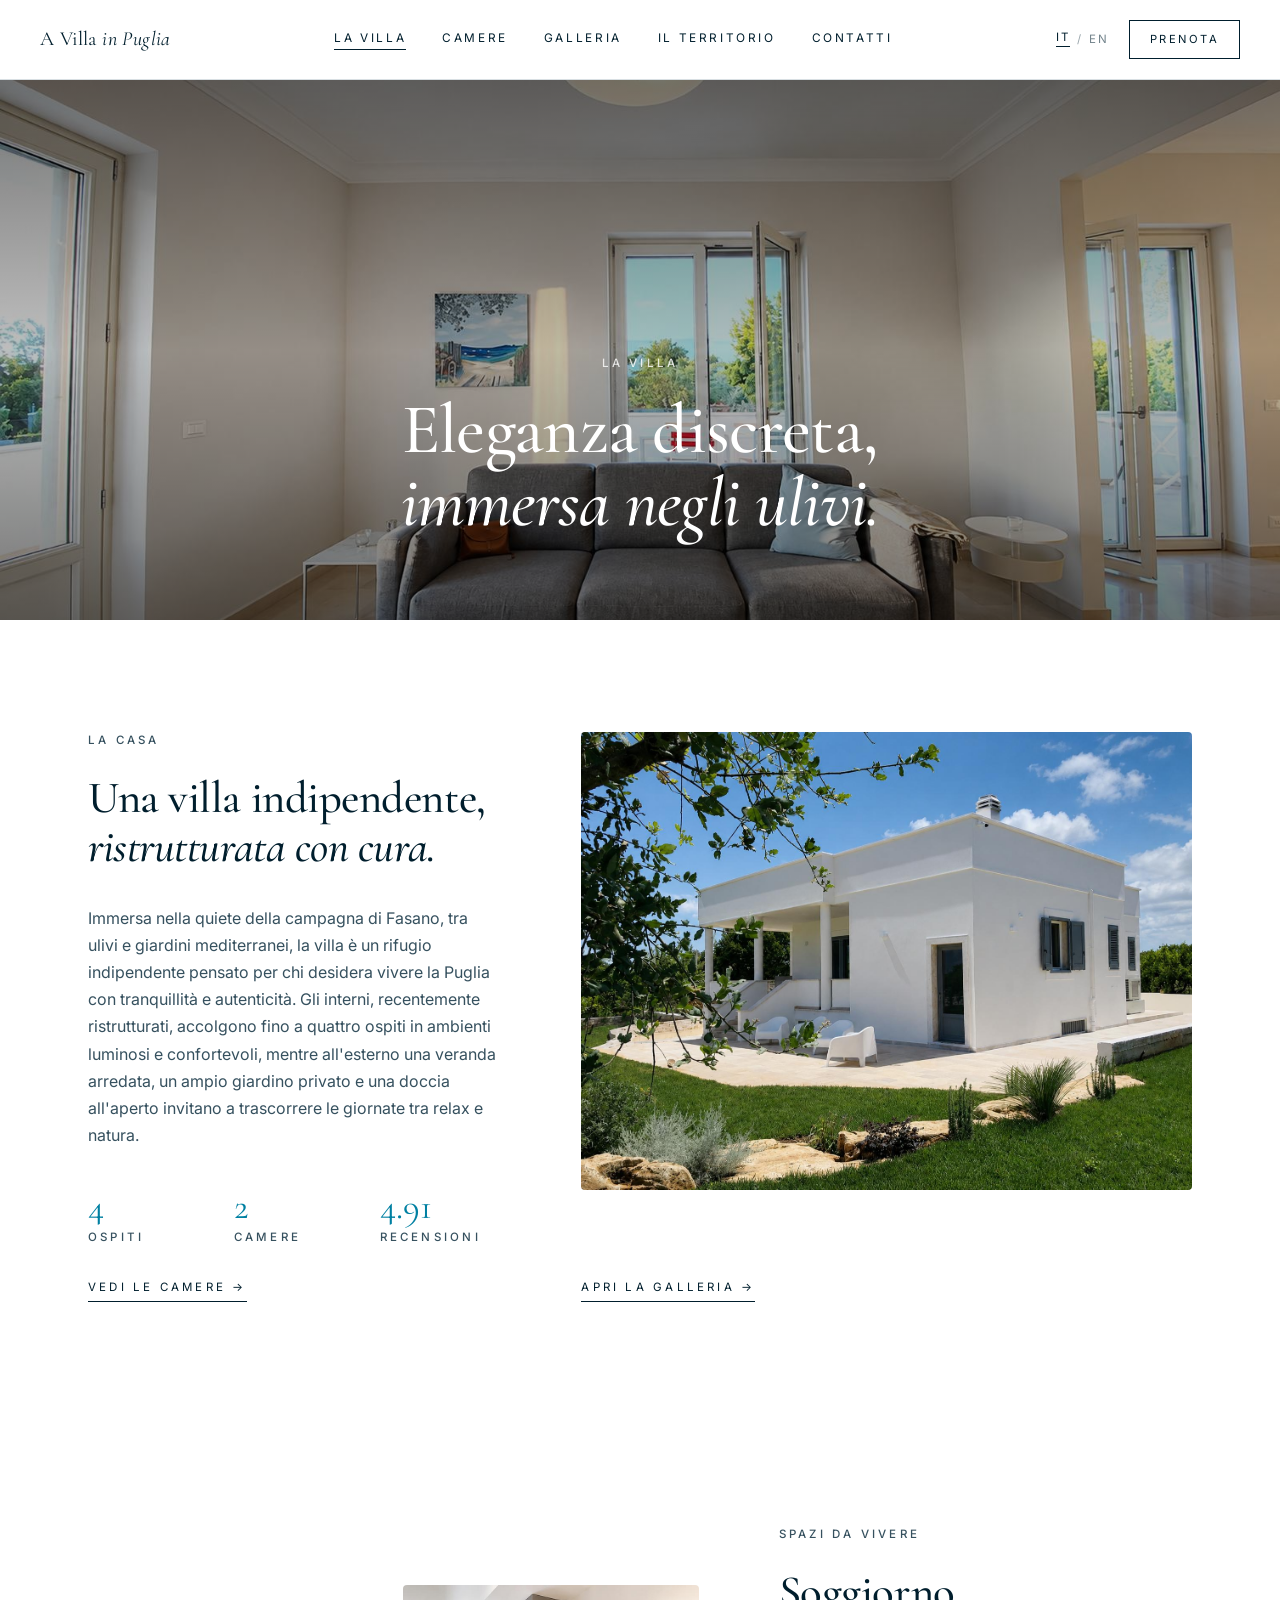
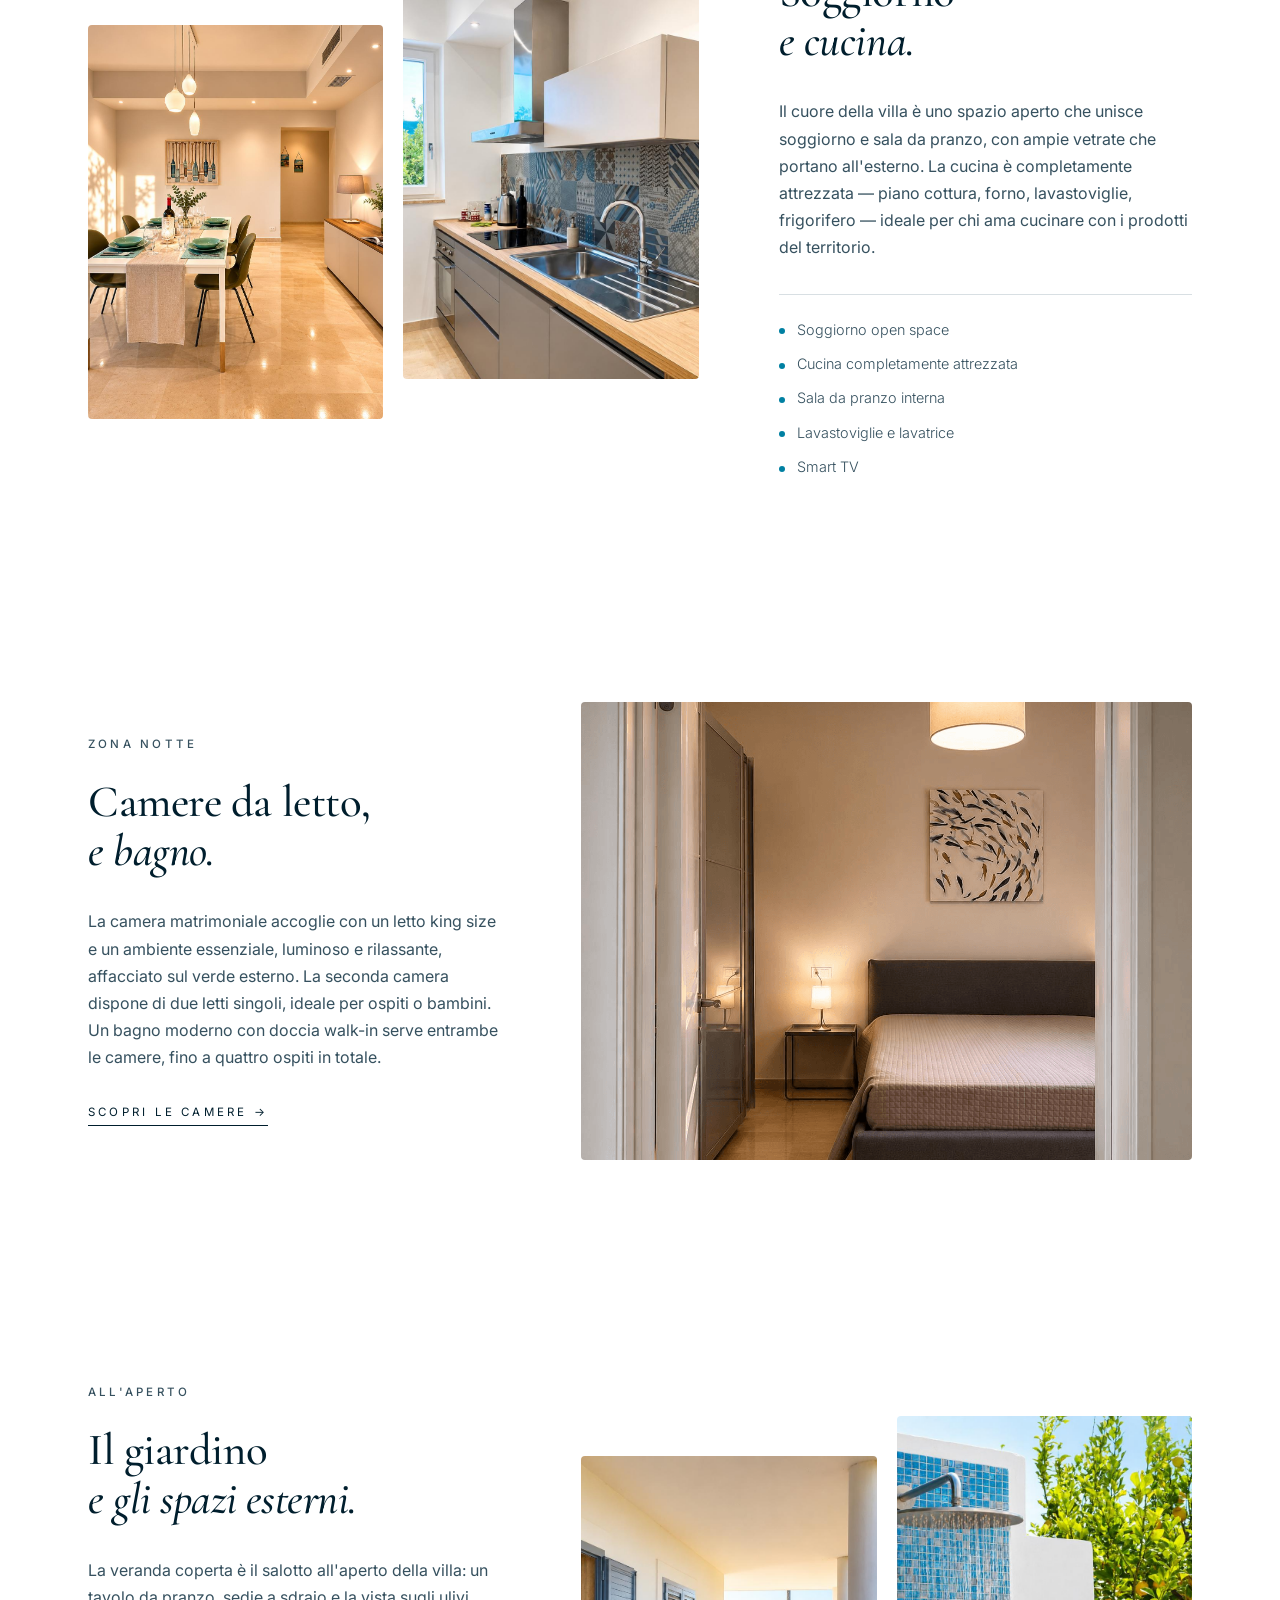
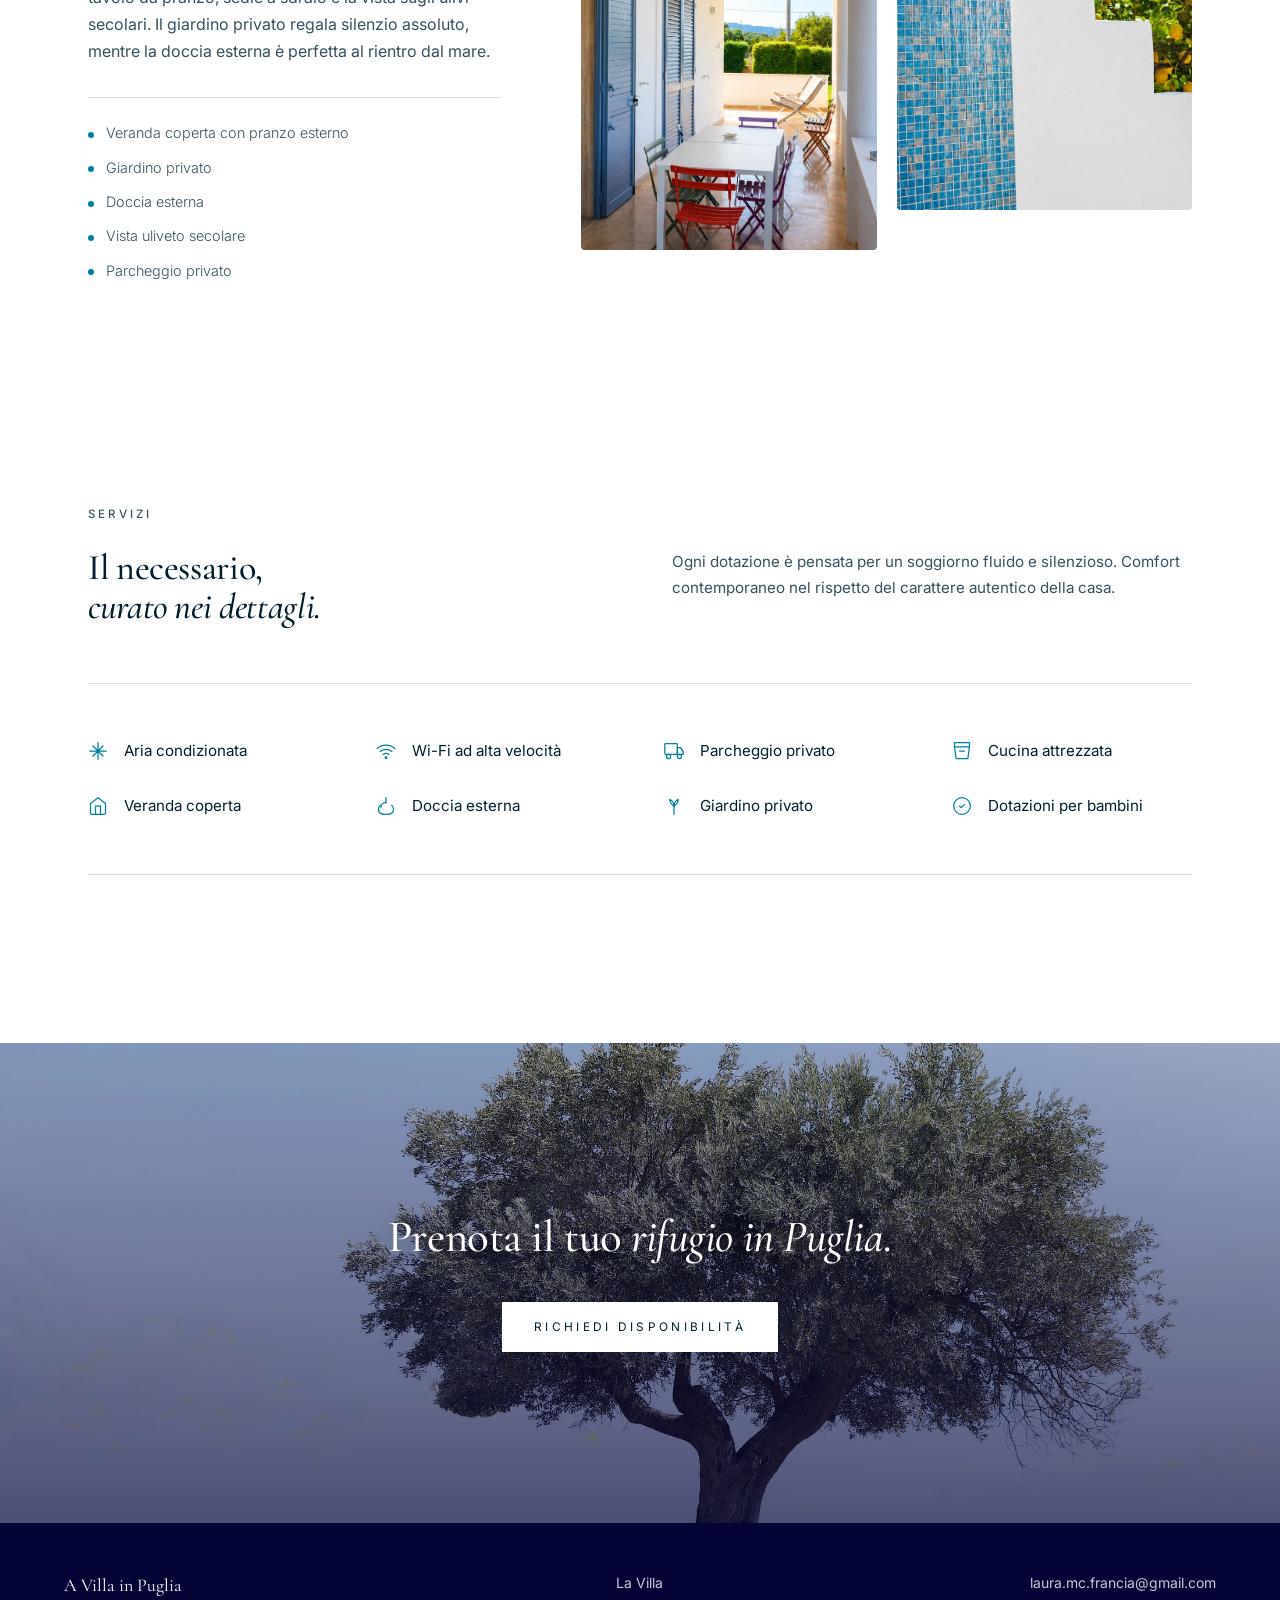
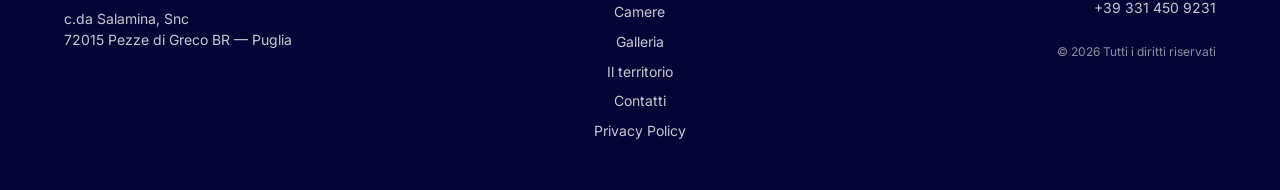
==== villa.html @ 1600aaa2 "Sito A Villa in Puglia: versione navigabile, mobile-optimized, multilingua IT/EN, video hero" ====
<!doctype html>
<html lang="it">
<head>
  <meta charset="utf-8" />
  <meta name="viewport" content="width=device-width, initial-scale=1" />
  <title>La Villa — A Villa in Puglia</title>
  <meta name="description" content="Una villa indipendente recentemente ristrutturata a Fasano, Puglia. Due camere, veranda coperta, giardino privato." />
  <link rel="stylesheet" href="styles.css" />
  <meta name="theme-color" content="#030435" />
  <link rel="icon" href="favicon.svg" type="image/svg+xml" />
  <link rel="apple-touch-icon" href="favicon.svg" />
  <meta name="apple-mobile-web-app-title" content="A Villa in Puglia" />
  <meta property="og:type" content="website" />
  <meta property="og:site_name" content="A Villa in Puglia" />
  <meta property="og:title" content="La Villa — A Villa in Puglia" />
  <meta property="og:description" content="Una villa indipendente recentemente ristrutturata a Fasano, Puglia. Due camere, veranda coperta, giardino privato." />
  <meta property="og:image" content="assets/hero-villa.jpg" />
  <meta name="twitter:card" content="summary_large_image" />
</head>
<body>
<main class="villa-page">

  <header class="nav" id="nav">
    <div class="nav-inner">
      <a class="brand" href="index.html">A Villa <i>in Puglia</i></a>
      <nav class="nav-links">
        <a href="villa.html" class="active">La Villa</a>
        <a href="camere.html">Camere</a>
        <a href="galleria.html">Galleria</a>
        <a href="il-territorio.html">Il territorio</a>
        <a href="contatti.html">Contatti</a>
      </nav>
      <a class="nav-cta" href="contatti.html">Prenota</a>
      <button class="nav-toggle" id="navToggle" aria-label="Apri il menu" aria-controls="mobileMenu" aria-expanded="false">
        <span class="nav-toggle-bar"></span>
        <span class="nav-toggle-bar"></span>
        <span class="nav-toggle-bar"></span>
      </button>
    </div>
  </header>

  <!-- MENU MOBILE -->
  <div class="mobile-menu" id="mobileMenu" aria-hidden="true">
    <div class="mobile-menu-top">
      <a class="brand" href="index.html">A Villa <i>in Puglia</i></a>
      <button class="mobile-menu-close" id="menuClose" aria-label="Chiudi il menu">
        <span></span><span></span>
      </button>
    </div>
    <nav class="mobile-menu-links">
      <a href="villa.html" class="active">La Villa</a>
      <a href="camere.html">Camere</a>
      <a href="galleria.html">Galleria</a>
      <a href="il-territorio.html">Il territorio</a>
      <a href="contatti.html">Contatti</a>
    </nav>
    <a class="mobile-menu-cta" href="contatti.html">Prenota</a>
    <div class="mobile-menu-contact">
      <a href="tel:+393314509231">+39 331 450 9231</a>
      <a href="mailto:laura.mc.francia@gmail.com">laura.mc.francia@gmail.com</a>
    </div>
  </div>

  <section class="page-hero">
    <!-- Video drone di sfondo: decorativo, autoplay/muted/loop/playsinline.
         La sorgente (desktop/mobile) è scelta in base alla larghezza schermo.
         poster = immagine di fallback se il video non parte (es. low-power iOS). -->
    <video class="bg" id="heroVideo"
           autoplay muted loop playsinline preload="metadata"
           poster="assets/soggiorno.jpg" aria-hidden="true" tabindex="-1"
           disablepictureinpicture disableremoteplayback>
      <img class="hero-video-fallback" src="assets/soggiorno.jpg" alt="" />
    </video>
    <script>
      (function () {
        var v = document.getElementById('heroVideo');
        if (!v) return;
        // Caricamento condizionale: video mobile sotto i 768px, desktop sopra
        var small = window.matchMedia('(max-width: 767px)').matches;
        v.src = small ? 'assets/drone-villa-mobile.mp4' : 'assets/drone-villa-desktop.mp4';
        // iOS Safari: muted + playsInline garantiscono l'autoplay
        v.muted = true; v.setAttribute('muted', '');
        v.playsInline = true;
        var attempt = v.play();
        if (attempt && typeof attempt.catch === 'function') {
          attempt.catch(function () { /* autoplay bloccato: resta il poster */ });
        }
      })();
    </script>
    <div class="scrim"></div>
    <div class="content">
      <p class="eyebrow">La Villa</p>
      <h1>Eleganza discreta, <br /><i>immersa negli ulivi.</i></h1>
    </div>
  </section>

  <section class="section tight">
    <div class="container grid-12 casa-grid">
      <div class="col-5 casa-col">
        <div class="casa-top">
          <p class="eyebrow" style="margin-bottom:1.5rem">La casa</p>
          <h2 class="display">Una villa indipendente, <br /><i>ristrutturata con cura.</i></h2>
          <p class="body">Immersa nella quiete della campagna di Fasano, tra ulivi e giardini mediterranei, la villa è un rifugio indipendente pensato per chi desidera vivere la Puglia con tranquillità e autenticità. Gli interni, recentemente ristrutturati, accolgono fino a quattro ospiti in ambienti luminosi e confortevoli, mentre all'esterno una veranda arredata, un ampio giardino privato e una doccia all'aperto invitano a trascorrere le giornate tra relax e natura.</p>
          <div class="stats">
            <div class="stat"><div class="num">4</div><div class="eyebrow lab">Ospiti</div></div>
            <div class="stat"><div class="num">2</div><div class="eyebrow lab">Camere</div></div>
            <div class="stat"><div class="num">4.91</div><div class="eyebrow lab">Recensioni</div></div>
          </div>
        </div>
        <div class="row-links" style="margin-top: 2rem">
          <a href="camere.html">Vedi le camere →</a>
        </div>
      </div>
      <div class="col-7 casa-col">
        <div class="casa-top">
          <img src="assets/villa-alternativa.jpeg" alt="La villa vista dal giardino" loading="lazy" class="reveal" style="width:100%; aspect-ratio:4/3; object-fit:cover; border-radius:var(--radius);" />
        </div>
        <div class="row-links" style="margin-top: 2rem">
          <a href="galleria.html">Apri la galleria →</a>
        </div>
      </div>
    </div>
  </section>

  <!-- SOGGIORNO & CUCINA -->
  <section class="section tight">
    <div class="container grid-12">
      <div class="col-7">
        <div class="villa-img-stack reveal-group">
          <img src="assets/sala-pranzo.jpg" alt="Soggiorno" loading="lazy" class="reveal" />
          <img src="assets/cucina.jpg" alt="Cucina" loading="lazy" class="reveal" />
        </div>
      </div>
      <div class="col-5 villa-text">
        <p class="eyebrow" style="margin-bottom:1.5rem">Spazi da vivere</p>
        <h2 class="display">Soggiorno <br /><i>e cucina.</i></h2>
        <p class="body">Il cuore della villa è uno spazio aperto che unisce soggiorno e sala da pranzo, con ampie vetrate che portano all'esterno. La cucina è completamente attrezzata — piano cottura, forno, lavastoviglie, frigorifero — ideale per chi ama cucinare con i prodotti del territorio.</p>
        <ul class="villa-features">
          <li><span class="dot"></span>Soggiorno open space</li>
          <li><span class="dot"></span>Cucina completamente attrezzata</li>
          <li><span class="dot"></span>Sala da pranzo interna</li>
          <li><span class="dot"></span>Lavastoviglie e lavatrice</li>
          <li><span class="dot"></span>Smart TV</li>
        </ul>
      </div>
    </div>
  </section>

  <!-- LE CAMERE -->
  <section class="section tight bg-secondary">
    <div class="container grid-12">
      <div class="col-5 villa-text">
        <p class="eyebrow" style="margin-bottom:1.5rem">Zona Notte</p>
        <h2 class="display">Camere da letto, <br /><i>e bagno.</i></h2>
        <p class="body">La camera matrimoniale accoglie con un letto king size e un ambiente essenziale, luminoso e rilassante, affacciato sul verde esterno. La seconda camera dispone di due letti singoli, ideale per ospiti o bambini. Un bagno moderno con doccia walk-in serve entrambe le camere, fino a quattro ospiti in totale.</p>
        <div class="row-links" style="margin-top: 2rem">
          <a href="camere.html">Scopri le camere →</a>
        </div>
      </div>
      <div class="col-7">
        <img src="assets/camera-matrimoniale.png" alt="Camera matrimoniale" loading="lazy" class="reveal" style="width:100%; aspect-ratio:4/3; object-fit:cover; border-radius:var(--radius);" />
      </div>
    </div>
  </section>

  <!-- GLI ESTERNI -->
  <section class="section tight bg-secondary">
    <div class="container grid-12">
      <div class="col-5 villa-text">
        <p class="eyebrow" style="margin-bottom:1.5rem">All'aperto</p>
        <h2 class="display">Il giardino <br /><i>e gli spazi esterni.</i></h2>
        <p class="body">La veranda coperta è il salotto all'aperto della villa: un tavolo da pranzo, sedie a sdraio e la vista sugli ulivi secolari. Il giardino privato regala silenzio assoluto, mentre la doccia esterna è perfetta al rientro dal mare.</p>
        <ul class="villa-features">
          <li><span class="dot"></span>Veranda coperta con pranzo esterno</li>
          <li><span class="dot"></span>Giardino privato</li>
          <li><span class="dot"></span>Doccia esterna</li>
          <li><span class="dot"></span>Vista uliveto secolare</li>
          <li><span class="dot"></span>Parcheggio privato</li>
        </ul>
      </div>
      <div class="col-7">
        <div class="villa-img-stack reveal-group">
          <img src="assets/veranda-pranzo.jpg" alt="Veranda coperta" loading="lazy" class="reveal" />
          <img src="assets/doccia-esterna.jpg" alt="Doccia esterna" loading="lazy" class="reveal" style="object-position: 30% center;" />
        </div>
      </div>
    </div>
  </section>

  <section class="section tight bg-secondary services-section">
    <div class="container">
      <div class="services-layout">
        <div class="services-left">
          <p class="eyebrow" style="margin-bottom:1.5rem">Servizi</p>
          <h2 class="display">Il necessario, <br /><i>curato nei dettagli.</i></h2>
        </div>

        <div class="services-right">
          <p>Ogni dotazione è pensata per un soggiorno fluido e silenzioso. Comfort contemporaneo nel rispetto del carattere autentico della casa.</p>
        </div>
      </div>

      <div style="border-top: 1px solid var(--border); margin: 3.5rem 0;"></div>

      <ul class="services-list">
        <li>
          <span class="svc-icon"><svg viewBox="0 0 24 24" fill="none" stroke="currentColor" stroke-width="1.5" stroke-linecap="round" stroke-linejoin="round"><path d="M12 2v20M2 12h20M6 6l12 12M18 6L6 18"/></svg></span>
          Aria condizionata
        </li>
        <li>
          <span class="svc-icon"><svg viewBox="0 0 24 24" fill="none" stroke="currentColor" stroke-width="1.5" stroke-linecap="round" stroke-linejoin="round"><path d="M5 12.55a11 11 0 0 1 14.08 0"/><path d="M1.42 9a16 16 0 0 1 21.16 0"/><path d="M8.53 16.11a6 6 0 0 1 6.95 0"/><circle cx="12" cy="20" r="1" fill="currentColor"/></svg></span>
          Wi-Fi ad alta velocità
        </li>
        <li>
          <span class="svc-icon"><svg viewBox="0 0 24 24" fill="none" stroke="currentColor" stroke-width="1.5" stroke-linecap="round" stroke-linejoin="round"><rect x="1" y="3" width="15" height="13" rx="1"/><path d="M16 8h4l3 5v3h-7V8z"/><circle cx="5.5" cy="18.5" r="2.5"/><circle cx="18.5" cy="18.5" r="2.5"/></svg></span>
          Parcheggio privato
        </li>
        <li>
          <span class="svc-icon"><svg viewBox="0 0 24 24" fill="none" stroke="currentColor" stroke-width="1.5" stroke-linecap="round" stroke-linejoin="round"><path d="M3 2h18v5H3zM3 7l2 14h14l2-14"/><line x1="9" y1="12" x2="15" y2="12"/></svg></span>
          Cucina attrezzata
        </li>
        <li>
          <span class="svc-icon"><svg viewBox="0 0 24 24" fill="none" stroke="currentColor" stroke-width="1.5" stroke-linecap="round" stroke-linejoin="round"><path d="M3 9l9-7 9 7v11a2 2 0 0 1-2 2H5a2 2 0 0 1-2-2z"/><polyline points="9 22 9 12 15 12 15 22"/></svg></span>
          Veranda coperta
        </li>
        <li>
          <span class="svc-icon"><svg viewBox="0 0 24 24" fill="none" stroke="currentColor" stroke-width="1.5" stroke-linecap="round" stroke-linejoin="round"><path d="M12 2v6"/><path d="M5.2 11C3.8 12.4 3 14.3 3 16.4 3 20 7 22 12 22s9-2 9-5.6c0-2.1-.8-4-2.2-5.4"/><path d="M12 8c-3.3 0-6 2.2-6 5.6"/></svg></span>
          Doccia esterna
        </li>
        <li>
          <span class="svc-icon"><svg viewBox="0 0 24 24" fill="none" stroke="currentColor" stroke-width="1.5" stroke-linecap="round" stroke-linejoin="round"><path d="M12 22V12"/><path d="M12 12C12 7 7 4 7 4s0 5 5 8"/><path d="M12 12c0-5 5-8 5-8s0 5-5 8"/></svg></span>
          Giardino privato
        </li>
        <li>
          <span class="svc-icon"><svg viewBox="0 0 24 24" fill="none" stroke="currentColor" stroke-width="1.5" stroke-linecap="round" stroke-linejoin="round"><path d="M9 12l2 2 4-4"/><path d="M12 2a10 10 0 1 0 0 20A10 10 0 0 0 12 2z"/></svg></span>
          Dotazioni per bambini
        </li>
      </ul>

      <div style="border-top: 1px solid var(--border); margin: 3.5rem 0;"></div>
    </div>
  </section>

  <section class="cta-band bg-primary cta-image cta-olive">
    <div class="cta-scrim"></div>
    <div class="cta-content">
      <h2>Prenota il tuo <i>rifugio in Puglia.</i></h2>
      <a class="btn-cta" href="contatti.html">Richiedi disponibilità</a>
    </div>
  </section>

  <footer class="footer">
    <div class="footer-grid">
      <div>
        <p class="title">A Villa in Puglia</p>
        <p style="margin-top:0.5rem">c.da Salamina, Snc<br />72015 Pezze di Greco BR — Puglia</p>
      </div>
      <div class="center">
        <a href="villa.html">La Villa</a>
        <a href="camere.html">Camere</a>
        <a href="galleria.html">Galleria</a>
        <a href="il-territorio.html">Il territorio</a>
        <a href="contatti.html">Contatti</a>
        <a href="privacy-policy.html">Privacy Policy</a>
      </div>
      <div class="right">
        <p>laura.mc.francia@gmail.com</p>
        <p style="margin-top:0.25rem">+39 331 450 9231</p>
        <p class="small">© <span id="yr"></span> Tutti i diritti riservati</p>
      </div>
    </div>
  </footer>

</main>
<script>
  document.getElementById('yr').textContent = new Date().getFullYear();

  // ---------- REVEAL ALLO SCROLL ----------
  (function () {
    var els = document.querySelectorAll('.reveal');
    if (!els.length) return;
    if (!('IntersectionObserver' in window)) {
      els.forEach(function (el) { el.classList.add('is-visible'); });
      return;
    }
    var obs = new IntersectionObserver(function (entries) {
      entries.forEach(function (entry) {
        if (entry.isIntersecting) {
          entry.target.classList.add('is-visible');
          obs.unobserve(entry.target);
        }
      });
    }, { threshold: 0.15, rootMargin: '0px 0px -8% 0px' });
    els.forEach(function (el) { obs.observe(el); });
  })();
</script>
<script src="menu.js"></script>
<script src="i18n.js"></script>
</body>
</html>
---- styles.css ----
/* A Villa in Puglia — shared stylesheet
   Mediterranean palette: warm cream, olive, terracotta, sand */

@import url('https://fonts.googleapis.com/css2?family=Cormorant+Garamond:ital,wght@0,400;0,500;0,600;1,400;1,500&family=Inter:wght@300;400;500;600&display=swap');

:root {
  /* Mediterranean palette — sfondo bianco puro, blu Adriatico */
  --background: #ffffff;
  --foreground: oklch(0.22 0.05 230);
  --card: #ffffff;
  --primary: oklch(0.22 0.05 230);
  --primary-foreground: #ffffff;
  --secondary: #ffffff;
  --muted: #ffffff;
  --muted-foreground: oklch(0.42 0.04 230);
  --accent: oklch(0.55 0.12 220);
  --accent-foreground: #ffffff;
  --border: oklch(0.9 0.01 230);
  --sand: #ffffff;

  --font-display: "Cormorant Garamond", ui-serif, Georgia, serif;
  --font-sans: "Inter", ui-sans-serif, system-ui, sans-serif;

  --radius: 0.25rem;
}

* { box-sizing: border-box; margin: 0; padding: 0; border-color: var(--border); }
html { scroll-behavior: smooth; }
body {
  background-color: var(--background);
  color: var(--foreground);
  font-family: var(--font-sans);
  font-weight: 400;
  -webkit-font-smoothing: antialiased;
  line-height: 1.55;
}
img { display: block; max-width: 100%; }
a { color: inherit; text-decoration: none; }
button { font-family: inherit; cursor: pointer; background: none; border: none; color: inherit; }

h1, h2, h3, h4 {
  font-family: var(--font-display);
  font-weight: 500;
  letter-spacing: -0.01em;
  line-height: 1.05;
}

.eyebrow {
  font-family: var(--font-sans);
  text-transform: uppercase;
  letter-spacing: 0.28em;
  font-size: 0.72rem;
  color: var(--muted-foreground);
  font-weight: 500;
}

main { background-color: var(--background); color: var(--foreground); }

/* ---------- NAV ---------- */
.nav {
  position: sticky; top: 0; left: 0; right: 0; z-index: 30;
  transition: background-color .5s, color .5s, border-color .5s;
  background: rgba(255, 255, 255, 0.9);
  backdrop-filter: blur(10px);
  border-bottom: 1px solid var(--border);
  color: var(--foreground);
}
.nav.transparent {
  position: fixed;
  background: transparent;
  backdrop-filter: none;
  border-bottom: 1px solid transparent;
  color: var(--primary-foreground);
}
.nav.transparent.scrolled {
  background: rgba(255, 255, 255, 0.9);
  backdrop-filter: blur(10px);
  border-bottom: 1px solid var(--border);
  color: var(--foreground);
}
.nav-inner {
  max-width: 80rem;
  margin: 0 auto;
  padding: 1.25rem 1.5rem;
  display: flex; align-items: center; justify-content: space-between;
  gap: 1.5rem;
}
@media (min-width: 768px) { .nav-inner { padding: 1.25rem 2.5rem; } }

.brand { font-family: var(--font-display); font-size: 1.25rem; letter-spacing: 0.02em; }
.brand i { font-style: italic; }

.nav-links { display: none; gap: 2.25rem; text-transform: uppercase; letter-spacing: 0.22em; font-size: 0.74rem; }
@media (min-width: 768px) { .nav-links { display: flex; } }
.nav-links a { transition: opacity .2s; }
.nav-links a:hover { opacity: .7; }
.nav-links a.active { border-bottom: 1px solid currentColor; padding-bottom: 2px; }

.nav-cta {
  text-transform: uppercase; letter-spacing: 0.22em; font-size: 0.7rem;
  border: 1px solid currentColor; padding: 0.625rem 1.25rem;
  transition: background-color .2s, color .2s;
}
.nav.transparent:not(.scrolled) .nav-cta { border-color: rgba(255,255,255,0.6); }
.nav-cta:hover { background: currentColor; color: var(--background); }

/* ---------- HERO ---------- */
.hero {
  position: relative; width: 100%; overflow: hidden;
  height: 100vh; min-height: 640px;
}
.hero img.bg {
  position: absolute; inset: 0; width: 100%; height: 100%; object-fit: cover;
}
.hero .scrim {
  position: absolute; inset: 0;
  background: linear-gradient(to bottom, rgba(0,0,0,0.4), rgba(0,0,0,0.15) 50%, rgba(0,0,0,0.55));
}
.hero .content {
  position: relative; z-index: 10; height: 100%;
  display: flex; flex-direction: column; align-items: center; justify-content: center;
  text-align: center; padding: 0 1.5rem; color: var(--primary-foreground);
}
.hero .eyebrow { color: rgba(255,255,255,0.8); margin-bottom: 1.5rem; }
.hero h1 {
  font-family: var(--font-display); font-weight: 500;
  font-size: clamp(2.75rem, 6vw, 5.5rem);
  max-width: 56rem; line-height: 1.02;
}
.hero h1 i { font-style: italic; }
.hero p.lead {
  margin-top: 2rem; max-width: 36rem;
  font-size: clamp(1rem, 1.2vw, 1.125rem);
  font-weight: 300;
  color: rgba(255,255,255,0.9);
}
.thin-link {
  display: inline-block;
  text-transform: uppercase; letter-spacing: 0.32em; font-size: 0.72rem;
  border-bottom: 1px solid rgba(255,255,255,0.6); padding-bottom: 4px;
  transition: opacity .2s;
}
.thin-link:hover { opacity: .8; }
.hero .thin-link { margin-top: 3rem; }

/* ---------- PAGE HERO ---------- */
.page-hero {
  position: relative; width: 100%; overflow: hidden;
  height: 60vh; min-height: 420px;
}
.page-hero img.bg {
  position: absolute; inset: 0; width: 100%; height: 100%; object-fit: cover;
}
.villa-page .page-hero img.bg {
  inset:unset; bottom: -60px; height: auto;
}
.page-hero .scrim {
  position: absolute; inset: 0;
  background: linear-gradient(to bottom, rgba(0,0,0,0.55), rgba(0,0,0,0.25) 50%, rgba(0,0,0,0.55));
}
.page-hero .content {
  position: relative; z-index: 10; height: 100%;
  display: flex; flex-direction: column; align-items: center; justify-content: flex-end;
  text-align: center; padding: 0 1.5rem 5rem; color: var(--primary-foreground);
}
.page-hero .eyebrow { color: rgba(255,255,255,0.8); margin-bottom: 1.25rem; }
.page-hero h1 {
  font-family: var(--font-display); font-weight: 500;
  font-size: clamp(2.5rem, 5.5vw, 4.5rem); line-height: 1.05; max-width: 48rem;
}
.page-hero h1 i { font-style: italic; }

/* ---------- LAYOUT ---------- */
.container { max-width: 72rem; margin: 0 auto; padding: 0 1.5rem; }
.section { padding: 7rem 1.5rem; }
@media (min-width: 768px) { .section { padding: 9rem 1.5rem; } }
.section.tight { padding: 5rem 1.5rem; }
@media (min-width: 768px) { .section.tight { padding: 7rem 1.5rem; } }
.section.bg-secondary { background: #ffffff; }
.section.bg-primary {
  background: var(--primary);
  color: var(--primary-foreground);
}

/* ---------- GRIDS ---------- */
.grid-12 { display: grid; grid-template-columns: repeat(1, 1fr); gap: 3rem; }
@media (min-width: 768px) {
  .grid-12 { grid-template-columns: repeat(12, 1fr); gap: 5rem; align-items: center; }
}
.col-5 { grid-column: span 1; }
.col-7 { grid-column: span 1; }
@media (min-width: 768px) {
  .col-5 { grid-column: span 5; }
  .col-7 { grid-column: span 7; }
}
.col-6 { grid-column: span 1; }
@media (min-width: 768px) {
  .col-6 { grid-column: span 6; }
  .col-6-start-7 { grid-column: 7 / span 6; }
}

.two-img-grid {
  display: grid; grid-template-columns: repeat(2, 1fr); gap: 1rem;
}
@media (min-width: 768px) { .two-img-grid { gap: 1.5rem; } }
.two-img-grid img {
  width: 100%; aspect-ratio: 3/4; object-fit: cover; border-radius: var(--radius);
}
.two-img-grid img:first-child { margin-top: 3rem; }

/* Reveal allo scroll (sezione Benvenuti) */
.reveal {
  opacity: 0;
  transform: translateY(110px) scale(0.92);
  filter: blur(6px);
  transition: opacity 1.1s cubic-bezier(0.16, 1, 0.3, 1),
              transform 1.2s cubic-bezier(0.16, 1, 0.3, 1),
              filter 1.1s cubic-bezier(0.16, 1, 0.3, 1);
}
.reveal.is-visible {
  opacity: 1;
  transform: translateY(0) scale(1);
  filter: blur(0);
}
.reveal-group .reveal:nth-child(1) { transition-delay: 0.05s; }
.reveal-group .reveal:nth-child(2) { transition-delay: 0.28s; }
@media (prefers-reduced-motion: reduce) {
  .reveal { opacity: 1; transform: none; filter: none; transition: none; }
}

h2.display, h3.display {
  font-family: var(--font-display); font-weight: 500;
  font-size: clamp(2rem, 3.5vw, 3rem); line-height: 1.1;
  color: var(--primary);
}
h2.display i, h3.display i { font-style: italic; }
h2.section-title { font-size: clamp(1.875rem, 3vw, 2.5rem); }

p.body {
  margin-top: 2rem; color: var(--muted-foreground); line-height: 1.7;
  max-width: 36rem;
}

.inline-link {
  display: inline-block; margin-top: 2rem;
  text-transform: uppercase; letter-spacing: 0.28em; font-size: 0.72rem;
  border-bottom: 1px solid currentColor; padding-bottom: 4px;
}

/* ---------- DISCOVER CARDS ---------- */
.cards { display: grid; grid-template-columns: 1fr; gap: 2rem; margin-top: 4rem; }
@media (min-width: 768px) { .cards { grid-template-columns: repeat(3, 1fr); } }
.card { display: block; }
.card .img-wrap { overflow: hidden; border-radius: var(--radius); }
.card .img-wrap img {
  width: 100%; aspect-ratio: 4/5; object-fit: cover;
  transition: transform .7s ease;
}
.card:hover .img-wrap img { transform: scale(1.03); }
.card h3 {
  font-family: var(--font-display); font-size: 1.5rem;
  color: var(--primary); margin-top: 1.5rem;
}
.card p {
  margin-top: 0.75rem; color: var(--muted-foreground);
  font-size: 0.875rem; line-height: 1.6;
}
.card .arrow {
  display: inline-block; margin-top: 1rem;
  text-transform: uppercase; letter-spacing: 0.28em; font-size: 0.7rem;
  border-bottom: 1px solid currentColor; padding-bottom: 2px;
}

/* ---------- CTA BAND ---------- */
.cta-band { padding: 6rem 1.5rem; text-align: center; }
.cta-band.bg-primary {
  background: #90e0ef;
  color: oklch(0.22 0.05 230);
}
.cta-band h2 {
  font-family: var(--font-display); font-weight: 500;
  font-size: clamp(2rem, 3.5vw, 3rem); line-height: 1.1;
  max-width: 48rem; margin: 0 auto;
}
.cta-band h2 i { font-style: italic; }
.cta-band.bg-primary .btn-cta {
  background: oklch(0.22 0.05 230);
  color: #ffffff;
}
.cta-band.bg-primary .btn-cta:hover {
  background: #ffffff;
  color: oklch(0.22 0.05 230);
}

/* CTA band con immagine di sfondo (mare aereo) */
.cta-band.cta-image {
  position: relative; overflow: hidden;
  background-image: url('assets/sea-aerial.jpg');
  background-size: cover;
  background-position: center;
  color: #ffffff;
  padding: 9rem 1.5rem;
  min-height: 30rem;
  display: flex; align-items: center; justify-content: center;
}
.cta-band.cta-image .cta-scrim {
  position: absolute; inset: 0;
  background: linear-gradient(
    to bottom,
    rgba(3, 4, 94, 0.45),
    rgba(3, 4, 94, 0.25) 45%,
    rgba(3, 4, 94, 0.55)
  );
}
.cta-band.cta-image .cta-content {
  position: relative; z-index: 2;
  max-width: 48rem; margin: 0 auto;
  text-shadow: 0 1px 24px rgba(0, 0, 0, 0.35);
}
.cta-band.cta-image h2 {
  color: #ffffff;
}
.cta-band.cta-image .btn-cta {
  background: #ffffff;
  color: oklch(0.22 0.05 230);
  text-shadow: none;
}
.cta-band.cta-image .btn-cta:hover {
  background: #90e0ef;
  color: oklch(0.22 0.05 230);
}

/* Variante con foto dell'ulivo (camere.html) — DEVE stare dopo .cta-image per sovrascrivere */
.cta-band.cta-image.cta-olive {
  background-image: url('assets/olive-tree-sky.jpg');
  background-position: 65% 55%;
}
.cta-band.cta-image.cta-olive .cta-scrim {
  background: linear-gradient(
    to bottom,
    rgba(3, 4, 53, 0.20),
    rgba(3, 4, 53, 0.45) 55%,
    rgba(3, 4, 53, 0.65)
  );
}
.btn-cta {
  display: inline-block; margin-top: 2.5rem;
  text-transform: uppercase; letter-spacing: 0.28em; font-size: 0.74rem;
  background: var(--primary-foreground); color: var(--primary);
  padding: 1rem 2rem;
  transition: background-color .2s, color .2s;
}
.btn-cta:hover { background: var(--accent); color: var(--accent-foreground); }

/* ---------- FOOTER ---------- */
.footer {
  background: #030435;
  padding: 3rem 1.5rem;
  border-top: 1px solid #030435;
  color: #ffffff;
}
.footer-grid {
  max-width: 72rem; margin: 0 auto;
  display: grid; grid-template-columns: 1fr; gap: 2rem;
  font-size: 0.875rem; color: rgba(255,255,255,0.78);
}
@media (min-width: 768px) {
  .footer-grid { grid-template-columns: repeat(3, 1fr); }
  .footer-grid .center { align-items: center; }
  .footer-grid .right { text-align: right; }
}
.footer-grid p.title {
  font-family: var(--font-display); font-size: 1.125rem; color: #ffffff;
}
.footer-grid .center { display: flex; flex-direction: column; gap: 0.5rem; }
.footer-grid .center a { transition: color .2s; color: rgba(255,255,255,0.78); }
.footer-grid .center a:hover { color: #90e0ef; }
.footer-grid .right a { color: #ffffff; }
.footer-grid .small { font-size: 0.75rem; margin-top: 1.5rem; color: rgba(255,255,255,0.55); }

/* ---------- VILLA: STATS + SERVICES ---------- */
.stats { display: grid; grid-template-columns: repeat(3, 1fr); gap: 1.5rem; margin-top: 2.5rem; }
.stat .num {
  font-family: var(--font-display); font-size: 2rem; color: var(--accent);
  line-height: 1;
}
@media (min-width: 768px) { .stat .num { font-size: 2.25rem; } }
.stat .lab { margin-top: 0.25rem; }

.services {
  list-style: none; display: grid; grid-template-columns: repeat(2, 1fr);
  gap: 1.5rem 2rem; padding-top: 2.5rem; border-top: 1px solid var(--border);
}
@media (min-width: 768px) { .services { grid-template-columns: repeat(4, 1fr); } }
.services li {
  display: flex; align-items: flex-start; gap: 0.75rem;
  font-size: 0.95rem; font-weight: 300;
}
.dot {
  display: inline-block; width: 6px; height: 6px; border-radius: 50%;
  background: var(--accent); margin-top: 0.6rem; flex-shrink: 0;
}

/* ---------- CAMERE ---------- */
.text-center { text-align: center; }
.intro-block { max-width: 48rem; margin: 0 auto; text-align: center; }
.intro-block h2 { color: var(--primary); font-size: clamp(1.625rem, 2.8vw, 2.25rem); }
.intro-block p { margin: 1.5rem auto 0; color: var(--muted-foreground); max-width: 40rem; }

.rooms { display: flex; flex-direction: column; gap: 6rem; }
@media (min-width: 768px) { .rooms { gap: 9rem; } }
.room {
  display: grid; grid-template-columns: 1fr; gap: 2.5rem; align-items: start;
}
@media (min-width: 768px) {
  .room { grid-template-columns: 336px 1fr; gap: 4rem; }
  .room.reverse > .room-img { order: 2; }
  .room.reverse > .room-text { order: 1; }
  .room.reverse { grid-template-columns: 1fr 336px; }
}
.room-img { overflow: hidden; border-radius: var(--radius); }
.room-img img { width: 336px; height: 448px; max-width: 100%; object-fit: cover; }
.room-text h3 {
  font-family: var(--font-display); font-size: clamp(1.75rem, 2.5vw, 2.25rem);
  color: var(--primary); line-height: 1.15;
}
.room-text .sub {
  font-family: var(--font-display); font-style: italic;
  font-size: 1.25rem; color: var(--accent); margin-top: 0.5rem;
}
.room-text p { margin-top: 1.5rem; color: var(--muted-foreground); line-height: 1.7; }
.feature-list {
  list-style: none; margin-top: 2rem; padding-top: 1.5rem;
  border-top: 1px solid var(--border); display: flex; flex-direction: column; gap: 0.75rem;
}
.feature-list li {
  display: flex; align-items: flex-start; gap: 0.75rem;
  font-size: 0.875rem; font-weight: 300;
}

/* ---------- GALLERIA ---------- */
.cat-row {
  display: flex; flex-wrap: wrap; justify-content: center;
  gap: 0.75rem; margin-bottom: 3rem;
}
@media (min-width: 768px) { .cat-row { gap: 1.5rem; } }
.cat-btn {
  text-transform: uppercase; letter-spacing: 0.24em; font-size: 0.72rem;
  padding: 0.5rem 1rem; border: 1px solid var(--border);
  color: var(--muted-foreground); transition: all .2s;
}
.cat-btn:hover { color: var(--foreground); border-color: var(--foreground); }
.cat-btn.active {
  background: var(--primary); color: var(--primary-foreground); border-color: var(--primary);
}

.masonry { column-count: 1; column-gap: 1rem; }
@media (min-width: 640px) { .masonry { column-count: 2; } }
@media (min-width: 1024px) { .masonry { column-count: 3; column-gap: 1.5rem; } }
.masonry .tile {
  display: block; width: 100%; margin-bottom: 1rem; overflow: hidden;
  border-radius: var(--radius); break-inside: avoid;
}
@media (min-width: 1024px) { .masonry .tile { margin-bottom: 1.5rem; } }
.masonry .tile img {
  width: 100%; object-fit: cover; transition: transform .7s ease;
}
.masonry .tile:hover img { transform: scale(1.03); }
.masonry .tile.tall img { aspect-ratio: 3/4; }
.masonry .tile.wide img { aspect-ratio: 4/3; }

/* Lightbox */
.lightbox {
  position: fixed; inset: 0; z-index: 50; background: rgba(0,0,0,0.9);
  display: none; align-items: center; justify-content: center; padding: 1rem;
}
.lightbox.open { display: flex; }
.lightbox img { max-height: 90vh; max-width: 90vw; object-fit: contain; }
.lb-close, .lb-prev, .lb-next {
  position: absolute; color: rgba(255,255,255,0.8); transition: color .2s;
}
.lb-close:hover, .lb-prev:hover, .lb-next:hover { color: white; }
.lb-close { top: 1.5rem; right: 1.5rem; font-size: 2rem; line-height: 1; }
.lb-prev { left: 1.5rem; font-size: 2.5rem; line-height: 1; }
.lb-next { right: 1.5rem; font-size: 2.5rem; line-height: 1; }

.exp {
  display: flex; flex-direction: column;
}
.exp h3 { font-size: 1.375rem; font-weight: 400; color: var(--primary); margin-bottom: 0.25rem; }
.exp .sub {
  font-size: 0.8rem; text-transform: uppercase; letter-spacing: 0.2em;
  color: var(--accent); margin-bottom: 1rem;
}
.exp p { color: var(--muted-foreground); font-size: 0.95rem; line-height: 1.6; }
.exp-grid { display: grid; grid-template-columns: 1fr; gap: 2rem; }
@media (min-width: 768px) { .exp-grid { grid-template-columns: repeat(3, 1fr); gap: 2rem; } }
.exp { display: block; }
@media (min-width: 768px) { .exp.offset { transform: translateY(3rem); } }
.exp .img-wrap { overflow: hidden; border-radius: var(--radius); }
.exp .img-wrap img {
  width: 100%; aspect-ratio: 4/5; object-fit: cover;
  transition: transform .7s ease;
}
.exp:hover .img-wrap img { transform: scale(1.03); }
.exp h3 { font-family: var(--font-display); font-size: 1.5rem; color: var(--primary); margin-top: 1.5rem; }
.exp p { margin-top: 0.75rem; font-size: 0.875rem; color: var(--muted-foreground); line-height: 1.6; }

/* Booking links (contatti.html) */
.booking-links {
  display: flex; flex-direction: column; gap: 1rem;
  justify-content: center;
}
.booking-card {
  display: flex; align-items: center; gap: 1.5rem;
  padding: 1.5rem 2rem;
  border: 1px solid var(--border);
  color: var(--foreground);
  transition: border-color .2s, box-shadow .2s;
  text-decoration: none;
}
.booking-card:hover {
  border-color: var(--primary);
  box-shadow: 0 4px 24px -8px rgba(3,4,53,0.12);
}
.booking-logo {
  width: 2.5rem; height: 2.5rem; flex-shrink: 0;
  color: var(--primary);
}
.booking-logo svg { width: 100%; height: 100%; }
.booking-logo-img {
  width: 4rem; height: 2.5rem;
  display: flex; align-items: center; justify-content: flex-start;
}
.booking-logo-img img { max-width: 100%; max-height: 100%; object-fit: contain; }
.booking-info {
  flex: 1; display: flex; flex-direction: column; gap: 0.25rem;
}
.booking-name {
  font-family: var(--font-display); font-size: 1.375rem;
  color: var(--primary); line-height: 1;
}
.booking-sub {
  font-size: 0.8rem; text-transform: uppercase;
  letter-spacing: 0.2em; color: var(--muted-foreground);
}
.booking-arrow {
  width: 1.25rem; height: 1.25rem; flex-shrink: 0;
  color: var(--accent);
  transition: transform .2s;
}
.booking-card:hover .booking-arrow { transform: translateX(4px); }
.map-hero {
  width: 100%; height: 60vh; min-height: 400px;
  position: relative; overflow: hidden;
}
.map-hero iframe {
  position: absolute; inset: 0;
  width: 100%; height: 100%; border: 0;
}
.contact-grid { display: grid; grid-template-columns: 1fr; gap: 4rem; max-width: 64rem; margin: 0 auto; }
@media (min-width: 768px) { .contact-grid { grid-template-columns: 1fr 1fr; gap: 4rem; } }
.contact-info h2 { color: var(--primary); font-size: clamp(1.75rem, 2.8vw, 2.25rem); }
.contact-info .body { margin-top: 1.5rem; }
.contact-block { display: flex; flex-direction: column; gap: 1rem; margin-top: 2.5rem; font-size: 0.875rem; }
.contact-block a { color: var(--foreground); transition: color .2s; }
.contact-block a:hover { color: var(--accent); }
.contact-block .eyebrow { margin-bottom: 0.25rem; }

.form {
  background: #ffffff;
  border: 1px solid var(--border);
  padding: 2rem; border-radius: var(--radius);
  display: flex; flex-direction: column; gap: 1.25rem;
}
@media (min-width: 768px) { .form { padding: 2.5rem; } }
.field label { display: block; margin-bottom: 0.5rem; }
.field input, .field textarea {
  width: 100%; background: var(--background); border: 1px solid var(--border);
  border-radius: var(--radius); padding: 0.75rem 1rem; font-size: 0.875rem;
  font-family: inherit; color: var(--foreground); outline: none;
  transition: border-color .2s;
}
.field input:focus, .field textarea:focus { border-color: var(--accent); }
.field textarea { resize: vertical; min-height: 7rem; }
.submit {
  width: 100%; text-transform: uppercase; letter-spacing: 0.28em; font-size: 0.74rem;
  background: var(--primary); color: var(--primary-foreground);
  padding: 1rem 2rem; transition: background-color .2s, color .2s;
}
.submit:hover { background: var(--accent); color: var(--accent-foreground); }

/* Variante trulli (esperienze.html) */
.cta-band.cta-trulli {
  background-image: url('assets/trulli-alberobello.jpg');
  background-position: center 55%;
}
.cta-band.cta-trulli .cta-scrim {
  background: linear-gradient(
    to bottom,
    rgba(3, 4, 53, 0.20),
    rgba(3, 4, 53, 0.40) 50%,
    rgba(3, 4, 53, 0.65)
  );
}

/* Variante limoni (galleria.html) */
.cta-band.cta-limoni {
  background-image: url('assets/limoni.jpg');
  background-position: center 60%;
}
.cta-band.cta-limoni .cta-scrim {
  background: linear-gradient(
    to bottom,
    rgba(3, 4, 53, 0.30),
    rgba(3, 4, 53, 0.45) 55%,
    rgba(3, 4, 53, 0.65)
  );
}

/* Tiny inline link for villa section bottom */
.row-links { margin-top: 4rem; display: flex; flex-wrap: wrap; gap: 1.5rem; }
.row-links a {
  text-transform: uppercase; letter-spacing: 0.28em; font-size: 0.72rem;
  border-bottom: 1px solid currentColor; padding-bottom: 4px;
}

/* ---------- CAROSELLO MARQUEE (home) ---------- */
.carousel-section { padding: 3rem 0 4rem; }
@media (min-width: 768px) { .carousel-section { padding: 3.5rem 0 5rem; } }

.marquee {
  position: relative;
  width: 100%;
}
.marquee-viewport {
  overflow: hidden;
  width: 100%;
  padding: 0.5rem 0;
}
.marquee-track {
  display: flex;
  gap: 1.5rem;
  width: max-content;
  will-change: transform;
  padding: 0 1.5rem;
}
@media (min-width: 768px) {
  .marquee-track { gap: 2rem; padding: 0 2.5rem; }
}
.marquee .m-card {
  margin: 0;
  flex: 0 0 auto;
  width: 480px;
  height: 360px;
  background: #ffffff;
  padding: 0;
  border: none;
}
.marquee .m-card img {
  display: block;
  width: 100%;
  height: 100%;
  object-fit: cover;
}

.marquee-arrow {
  position: absolute; top: 50%; transform: translateY(-50%);
  width: 40px; height: 40px;
  display: flex; align-items: center; justify-content: center;
  background: #ffffff;
  border: 1px solid var(--border);
  color: oklch(0.22 0.05 230);
  z-index: 4;
  transition: background-color .2s, color .2s;
}
.marquee-arrow:hover {
  background: oklch(0.22 0.05 230);
  color: #ffffff;
}
.marquee-arrow.prev { left: 1rem; }
.marquee-arrow.next { right: 1rem; }
@media (min-width: 768px) {
  .marquee-arrow.prev { left: 1.5rem; }
  .marquee-arrow.next { right: 1.5rem; }
}

/* ---------- Servizi (villa.html) — layout a 2 colonne con lista orizzontale ---------- */
.services-layout {
  display: grid; grid-template-columns: 1fr 1fr;
  gap: 4rem; align-items: start; margin-bottom: 2.5rem;
}
@media (max-width: 767px) {
  .services-layout { grid-template-columns: 1fr; gap: 2rem; }
}
.services-left h2 { color: var(--primary); font-size: clamp(1.875rem, 3vw, 2.25rem); }
.services-right p {
  color: var(--muted-foreground); line-height: 1.7; font-size: 0.95rem;
  padding-top: calc(1rem + 1.5rem + 0.2rem); /* compensa eyebrow + margin-bottom */
}

.services-list {
  list-style: none;
  display: grid; grid-template-columns: repeat(4, 1fr);
  gap: 2rem 3rem;
}
@media (max-width: 1023px) {
  .services-list { grid-template-columns: repeat(2, 1fr); gap: 1.5rem 2rem; }
}
@media (max-width: 639px) {
  .services-list { grid-template-columns: 1fr; gap: 1rem; }
}
.services-list li {
  position: relative; padding-left: 2.25rem;
  color: var(--primary); font-size: 0.95rem; line-height: 1.5;
}
.services-list li:before { display: none; }
.svc-icon {
  position: absolute; left: 0; top: 0.05em;
  width: 1.25rem; height: 1.25rem;
  color: var(--accent);
  display: inline-flex; align-items: center; justify-content: center;
}
.svc-icon svg {
  width: 100%; height: 100%;
}

.row-links { margin-top: 0; display: flex; flex-wrap: wrap; gap: 1.5rem; }

/* La casa — allineamento CTA */
.casa-grid { align-items: stretch !important; }
.casa-col {
  display: flex; flex-direction: column; justify-content: space-between;
}
.casa-top { flex: 1; }
.villa-img-stack {
  display: grid; grid-template-columns: 1fr 1fr; gap: 1rem;
}
@media (min-width: 768px) { .villa-img-stack { gap: 1.25rem; } }
.villa-img-stack img {
  width: 100%; aspect-ratio: 3/4; object-fit: cover; border-radius: var(--radius);
}
.villa-img-stack img:first-child { margin-top: 2.5rem; }
.villa-text { display: flex; flex-direction: column; justify-content: center; }
.villa-features {
  list-style: none; margin-top: 2rem; padding-top: 1.5rem;
  border-top: 1px solid var(--border);
  display: flex; flex-direction: column; gap: 0.75rem;
}
.villa-features li {
  display: flex; align-items: flex-start; gap: 0.75rem;
  font-size: 0.9rem; color: var(--muted-foreground); font-weight: 300;
}

/* ============================================================
   MOBILE / PUBLISH — aggiunte non invasive (nessuna modifica
   al design esistente: solo navigazione mobile e rifiniture).
   ============================================================ */

/* Evita lo zoom automatico del testo su iOS in rotazione */
html { -webkit-text-size-adjust: 100%; text-size-adjust: 100%; }
/* L'ancoraggio interno non finisce sotto la nav sticky */
html { scroll-padding-top: 5rem; }

/* ---------- HAMBURGER (solo mobile) ---------- */
.nav-toggle {
  display: inline-flex; flex-direction: column; justify-content: center;
  align-items: center; gap: 5px;
  width: 2.75rem; height: 2.75rem; margin-right: -0.5rem;
  color: inherit; -webkit-tap-highlight-color: transparent;
}
.nav-toggle-bar {
  display: block; width: 24px; height: 1.5px;
  background: currentColor; border-radius: 2px;
  transition: transform .3s ease, opacity .25s ease;
}
.nav-toggle.is-open .nav-toggle-bar:nth-child(1) { transform: translateY(6.5px) rotate(45deg); }
.nav-toggle.is-open .nav-toggle-bar:nth-child(2) { opacity: 0; }
.nav-toggle.is-open .nav-toggle-bar:nth-child(3) { transform: translateY(-6.5px) rotate(-45deg); }

/* La nav-cta resta com'è su desktop; su mobile entra nel menu overlay */
@media (max-width: 767px) { .nav-cta { display: none; } }
/* L'hamburger appare solo sotto i 768px (come le nav-links al contrario) */
@media (min-width: 768px) { .nav-toggle { display: none; } }

/* ---------- MENU OVERLAY (solo mobile) ---------- */
.mobile-menu {
  position: fixed; inset: 0; z-index: 45;
  background: var(--background);
  display: flex; flex-direction: column;
  padding: 1.25rem 1.5rem 2.5rem;
  opacity: 0; visibility: hidden; transform: translateY(-6px);
  transition: opacity .35s ease, transform .35s ease, visibility .35s;
  overflow-y: auto;
}
.mobile-menu.open { opacity: 1; visibility: visible; transform: none; }
@media (min-width: 768px) { .mobile-menu { display: none; } }

.mobile-menu-top {
  display: flex; align-items: center; justify-content: space-between;
  color: var(--foreground);
}
.mobile-menu-close {
  position: relative; width: 2.75rem; height: 2.75rem; margin-right: -0.5rem;
  color: var(--foreground); -webkit-tap-highlight-color: transparent;
}
.mobile-menu-close span {
  position: absolute; left: 50%; top: 50%;
  width: 24px; height: 1.5px; background: currentColor; border-radius: 2px;
}
.mobile-menu-close span:nth-child(1) { transform: translate(-50%, -50%) rotate(45deg); }
.mobile-menu-close span:nth-child(2) { transform: translate(-50%, -50%) rotate(-45deg); }

.mobile-menu-links {
  display: flex; flex-direction: column;
  margin: auto 0; gap: 0.25rem;
}
.mobile-menu-links a {
  font-family: var(--font-display);
  font-size: 2rem; line-height: 1.2; color: var(--primary);
  padding: 0.5rem 0;
}
.mobile-menu-links a.active { font-style: italic; color: var(--accent); }

.mobile-menu-cta {
  display: block; text-align: center;
  text-transform: uppercase; letter-spacing: 0.22em; font-size: 0.78rem;
  border: 1px solid var(--primary); color: var(--primary);
  padding: 1rem 1.25rem; margin-top: 1.5rem;
  transition: background-color .2s, color .2s;
}
.mobile-menu-cta:hover,
.mobile-menu-cta:active { background: var(--primary); color: var(--primary-foreground); }

.mobile-menu-contact {
  display: flex; flex-direction: column; gap: 0.4rem;
  margin-top: 2rem; font-size: 0.85rem; color: var(--muted-foreground);
}
.mobile-menu-contact a { color: var(--muted-foreground); transition: color .2s; }
.mobile-menu-contact a:hover { color: var(--accent); }

/* Blocca lo scroll del corpo quando il menu è aperto */
html.menu-open, html.menu-open body { overflow: hidden; }

/* Su mobile, le scritte delle hero interne (.page-hero) sono centrate
   verticalmente anziché ancorate in basso. Desktop invariato. */
@media (max-width: 767px) {
  .page-hero .content {
    justify-content: center;
    padding-top: 1.5rem;
    padding-bottom: 1.5rem;
  }
}

/* ---------- SELETTORE LINGUA (IT / EN) ---------- */
.nav-right { display: flex; align-items: center; gap: 1.25rem; }
@media (max-width: 767px) { .nav-right { display: none; } }

.lang-switch { display: inline-flex; align-items: center; gap: 0.45rem; }
.lang-btn {
  font-family: var(--font-sans);
  text-transform: uppercase; letter-spacing: 0.18em; font-size: 0.72rem;
  color: inherit; opacity: 0.55; line-height: 1; padding: 0;
  transition: opacity .2s;
  -webkit-tap-highlight-color: transparent;
}
.lang-btn:hover { opacity: 0.85; }
.lang-btn.active { opacity: 1; border-bottom: 1px solid currentColor; padding-bottom: 2px; }
.lang-sep { opacity: 0.4; font-size: 0.72rem; }

/* Versione nel menu mobile */
.lang-switch-mobile { justify-content: center; gap: 0.75rem; margin-top: 1.75rem; }
.lang-switch-mobile .lang-btn { font-size: 0.95rem; letter-spacing: 0.2em; color: var(--primary); }
.lang-switch-mobile .lang-sep { color: var(--muted-foreground); font-size: 0.95rem; }

/* ---------- VIDEO DI SFONDO HERO (pagina La Villa) ---------- */
/* Si comporta come una background-image: copre l'intera Hero senza
   deformazioni e non genera layout shift (Hero ad altezza fissa). */
.page-hero video.bg {
  position: absolute; inset: 0;
  width: 100%; height: 100%;
  object-fit: cover;
  object-position: center;
  z-index: 0;
  background: #030435; /* tinta sotto al video durante il caricamento */
}
.page-hero .hero-video-fallback {
  position: absolute; inset: 0;
  width: 100%; height: 100%;
  object-fit: cover;
}
/* Lo scrim (overlay scuro esistente) resta sopra al video per la leggibilità */
.page-hero .scrim { z-index: 1; }
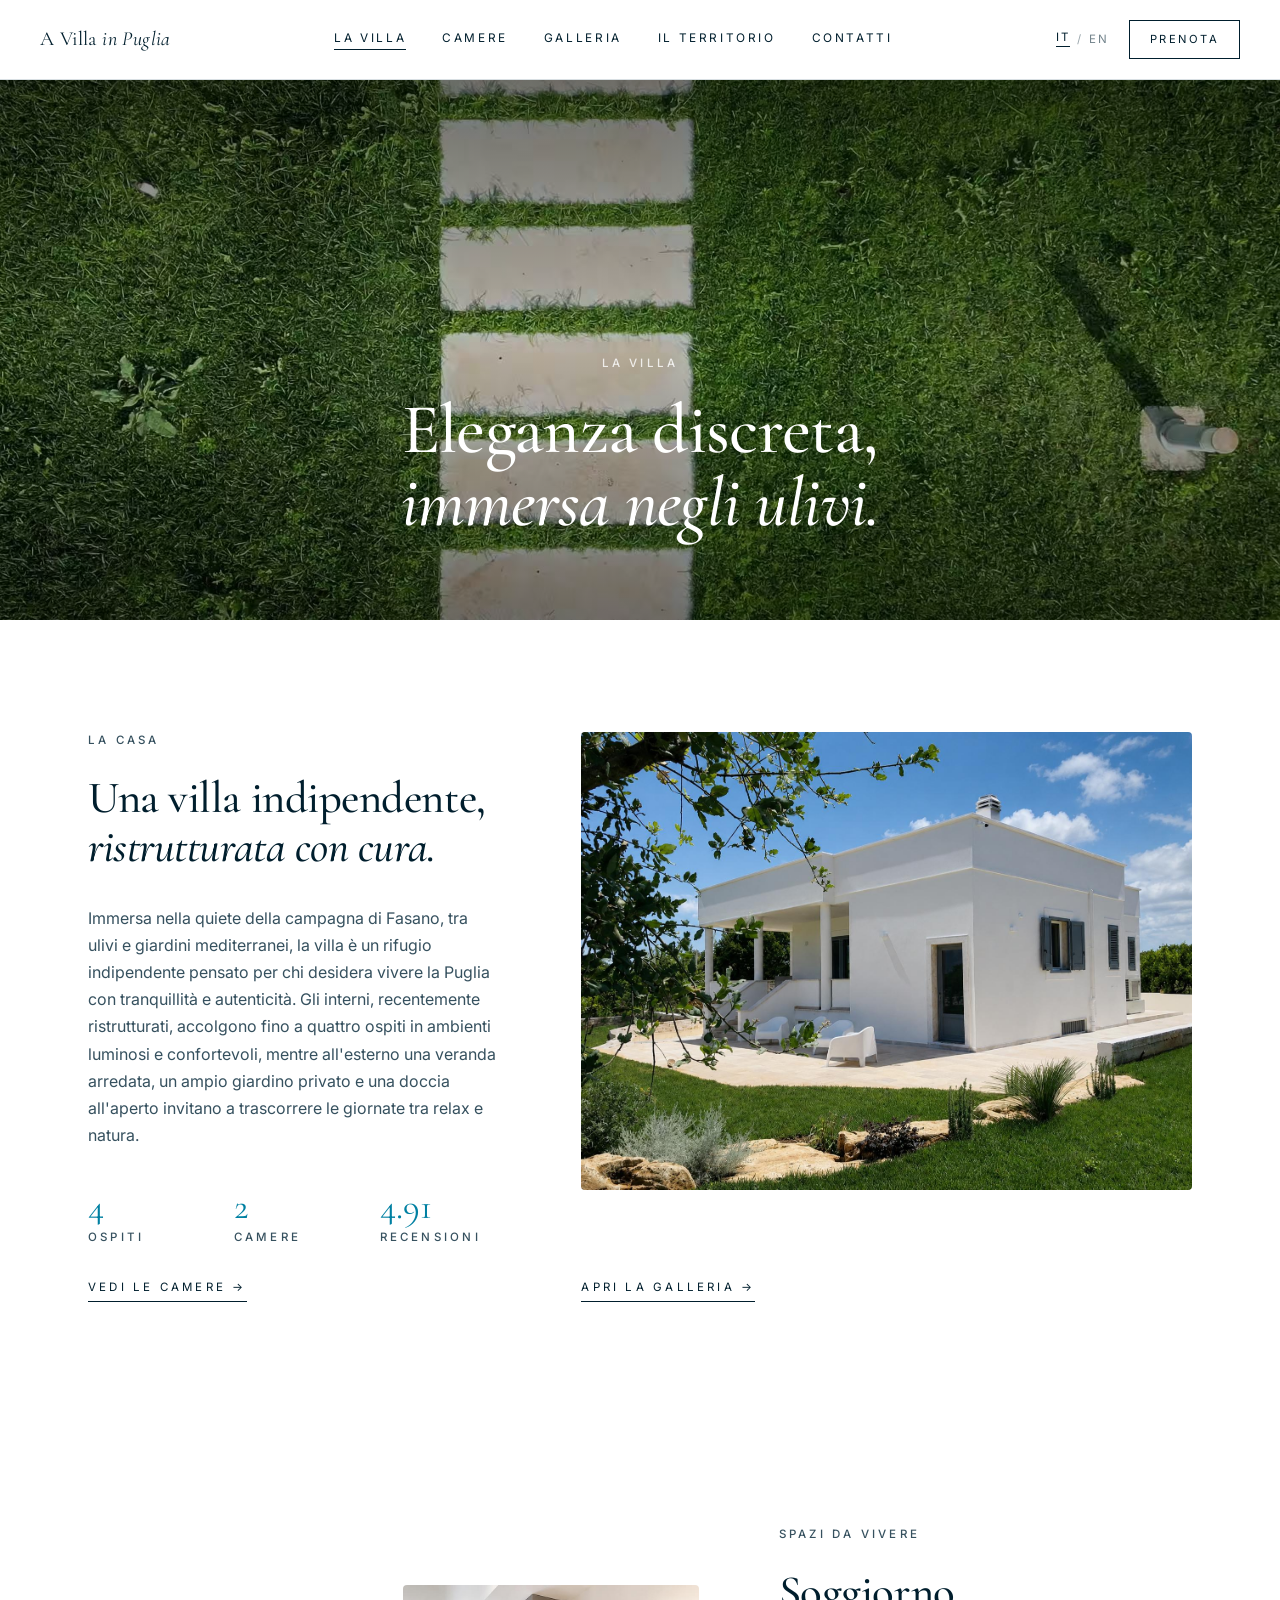
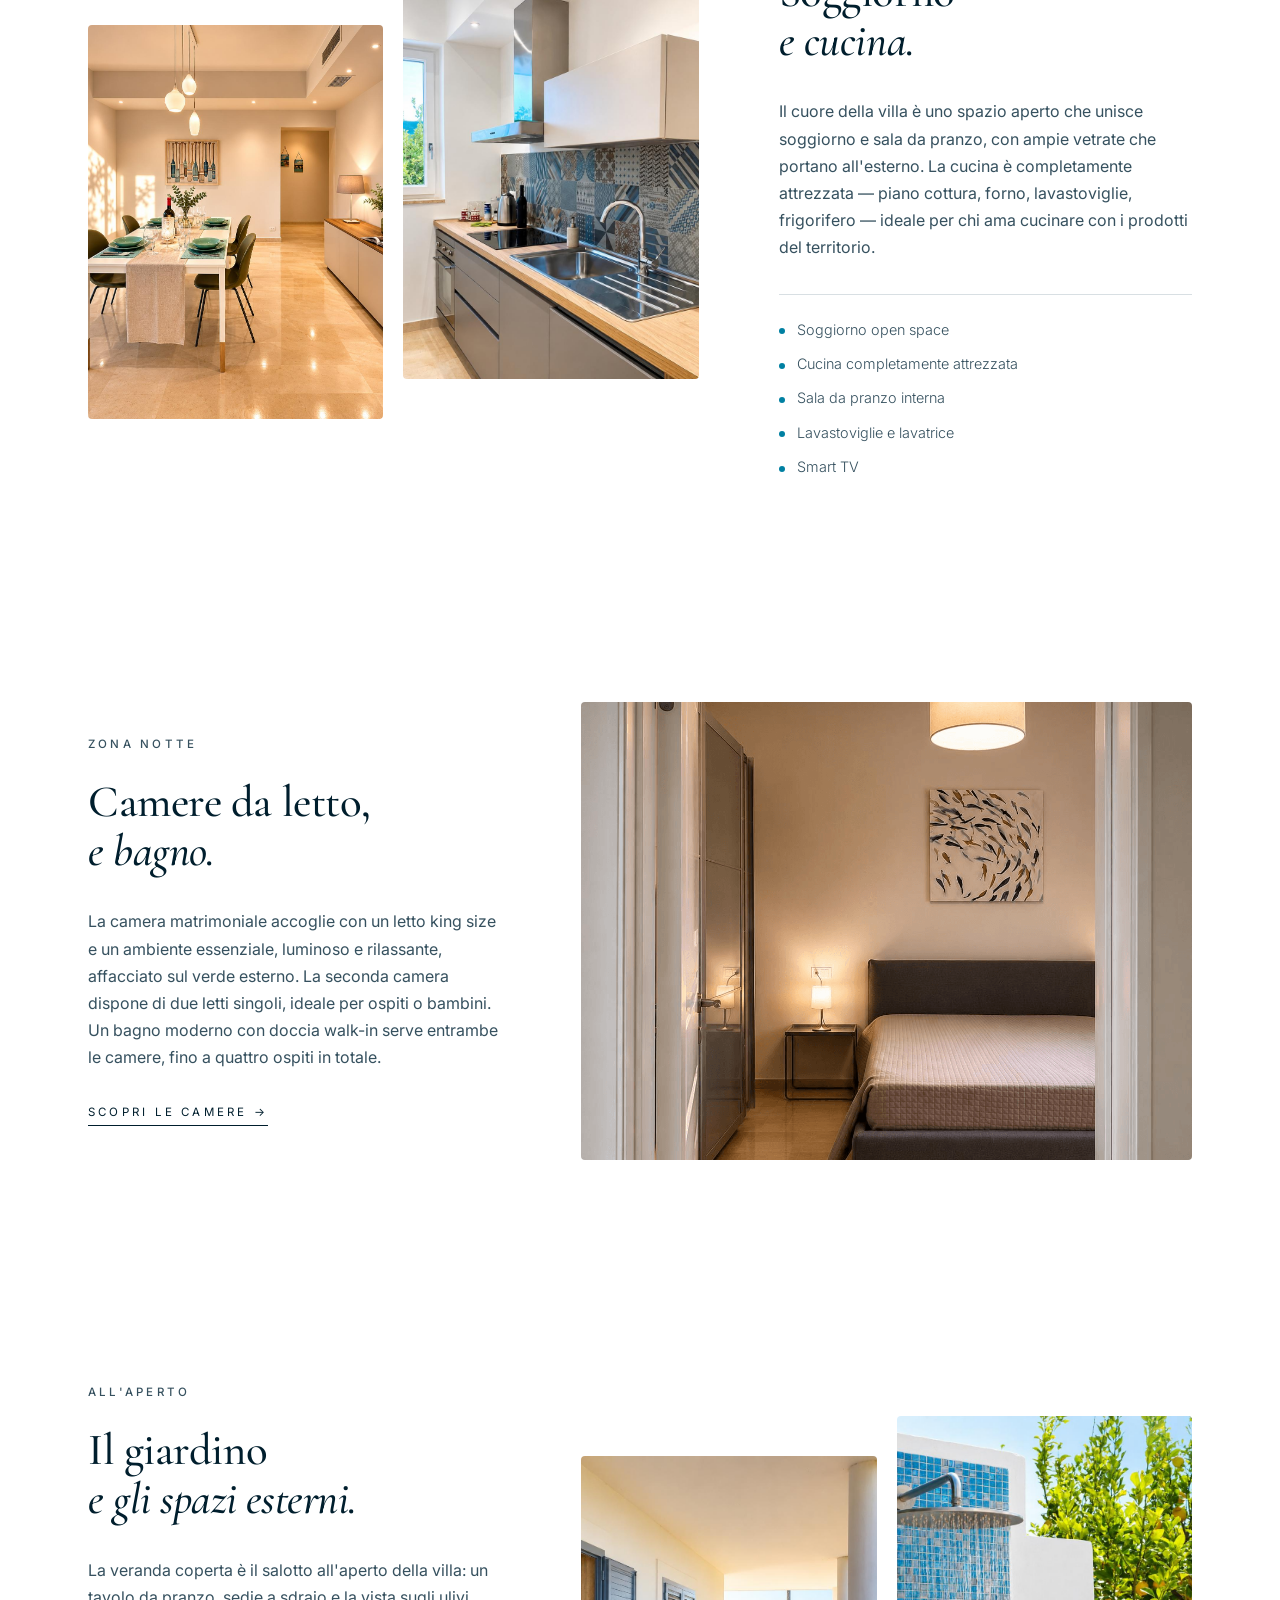
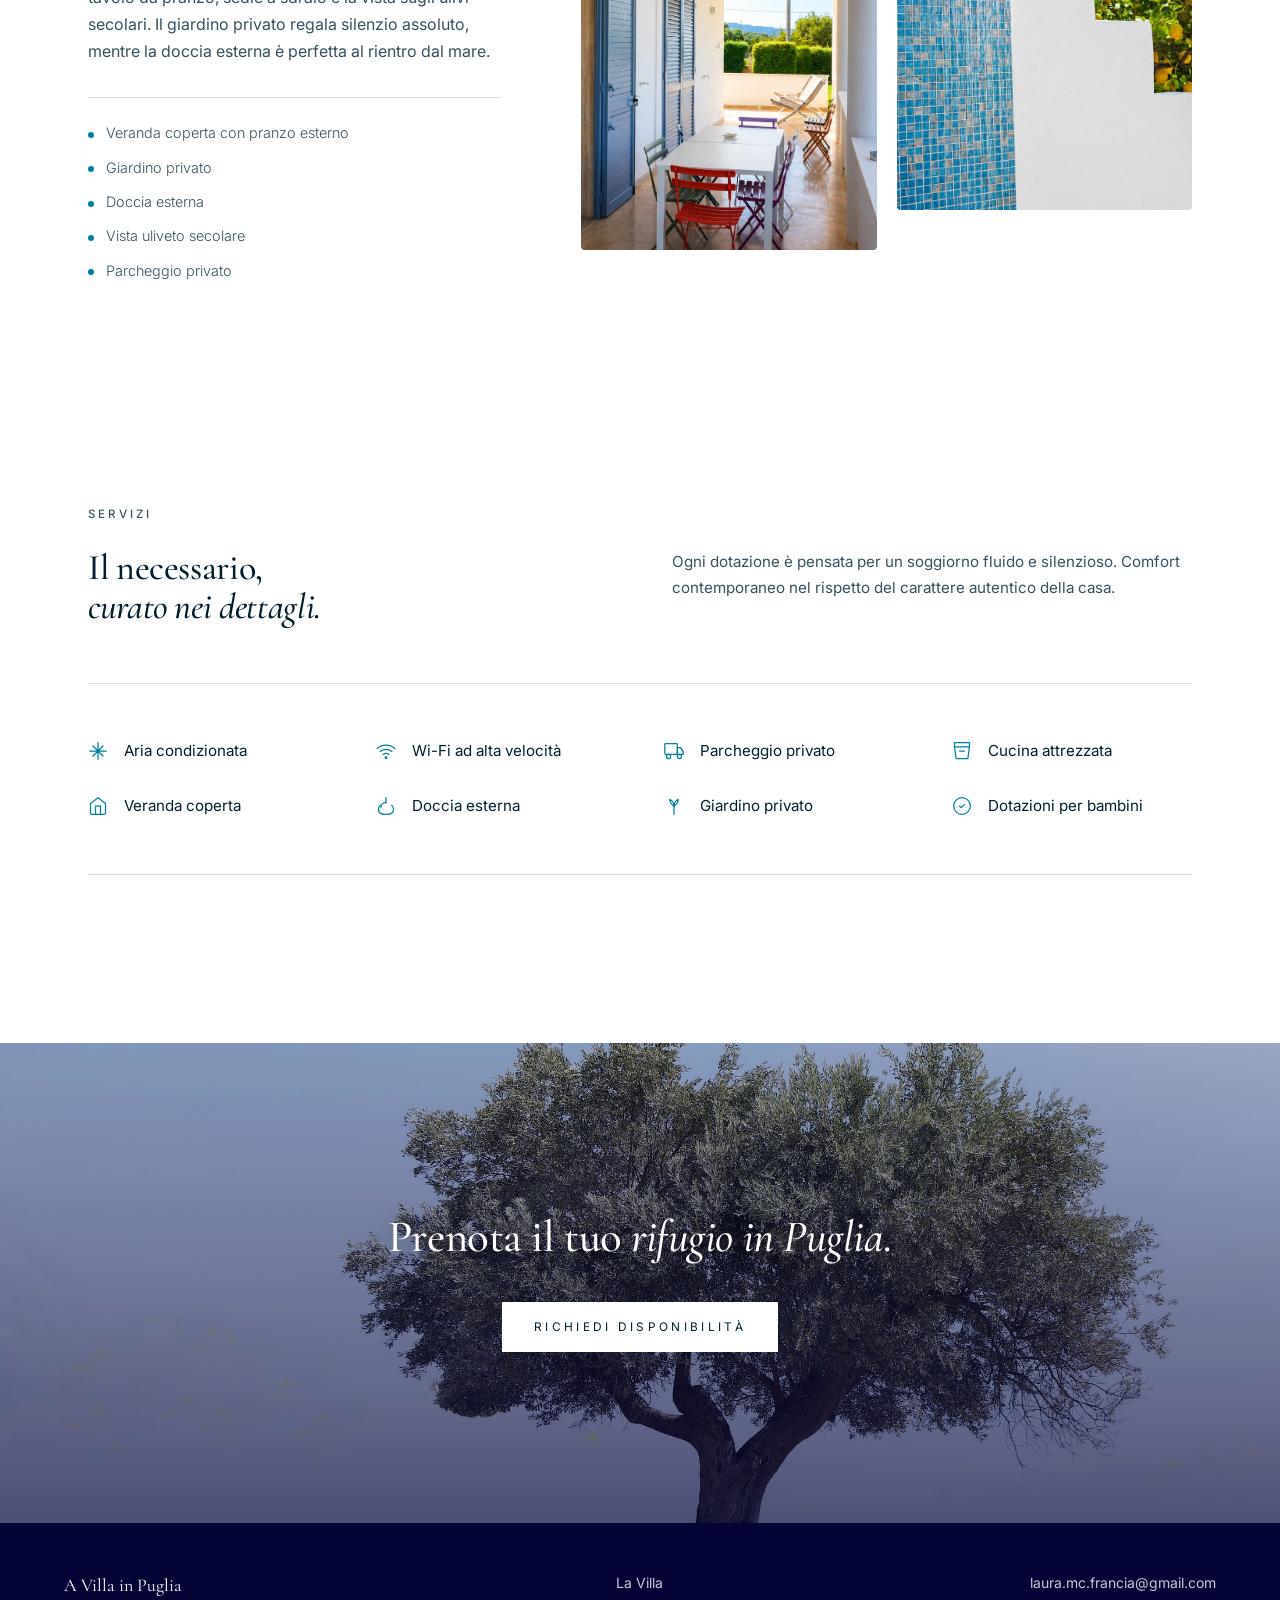
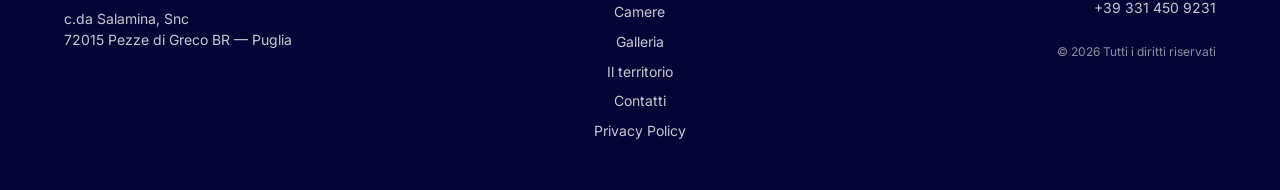
==== commit cb2ff345: "Hero La Villa: poster = primo fotogramma del video (no immagine estranea in caricamento)" ====
--- a/villa.html
+++ b/villa.html
@@ -6,6 +6,8 @@
   <title>La Villa — A Villa in Puglia</title>
   <meta name="description" content="Una villa indipendente recentemente ristrutturata a Fasano, Puglia. Due camere, veranda coperta, giardino privato." />
   <link rel="stylesheet" href="styles.css" />
+  <!-- Precarica il 1° fotogramma del video (poster della hero) per mostrarlo subito -->
+  <link rel="preload" as="image" href="assets/drone-villa-poster.jpg" />
   <meta name="theme-color" content="#030435" />
   <link rel="icon" href="favicon.svg" type="image/svg+xml" />
   <link rel="apple-touch-icon" href="favicon.svg" />
@@ -67,9 +69,9 @@
          poster = immagine di fallback se il video non parte (es. low-power iOS). -->
     <video class="bg" id="heroVideo"
            autoplay muted loop playsinline preload="metadata"
-           poster="assets/soggiorno.jpg" aria-hidden="true" tabindex="-1"
+           poster="assets/drone-villa-poster.jpg" aria-hidden="true" tabindex="-1"
            disablepictureinpicture disableremoteplayback>
-      <img class="hero-video-fallback" src="assets/soggiorno.jpg" alt="" />
+      <img class="hero-video-fallback" src="assets/drone-villa-poster.jpg" alt="" />
     </video>
     <script>
       (function () {
